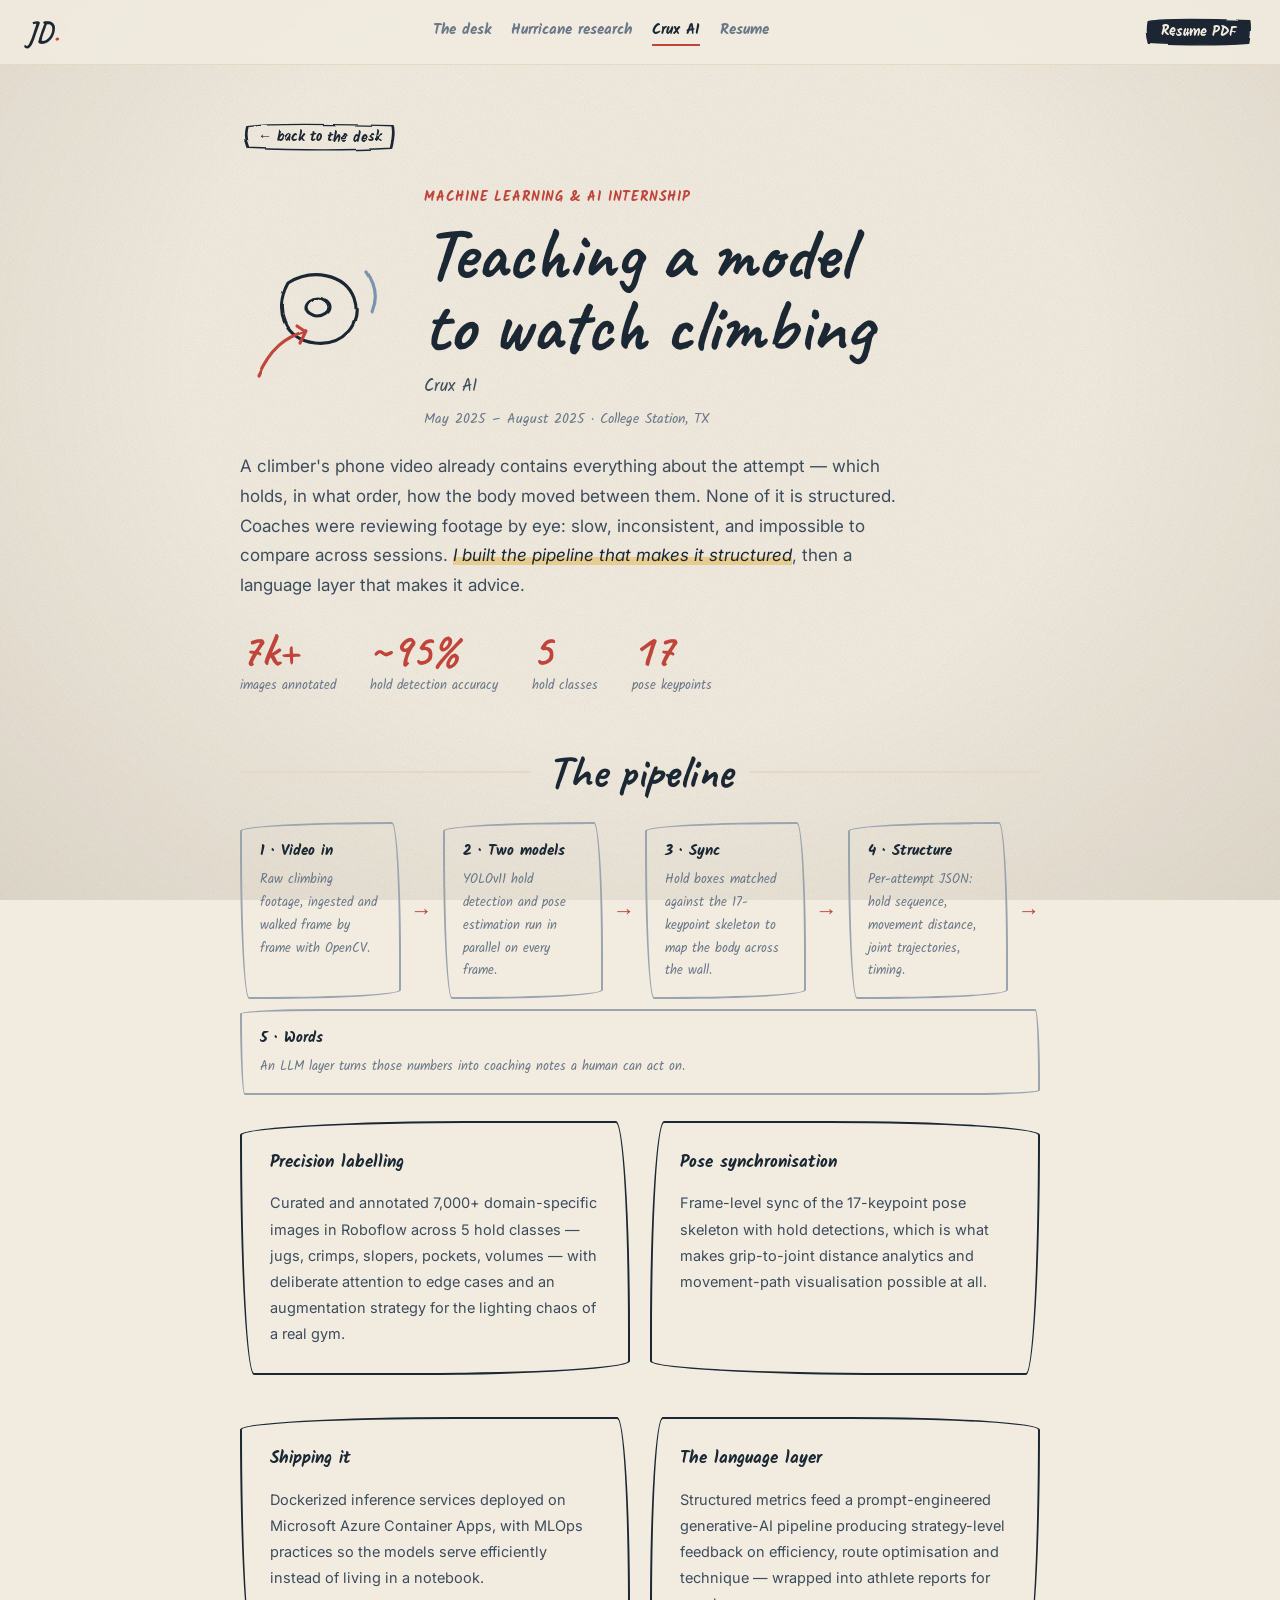
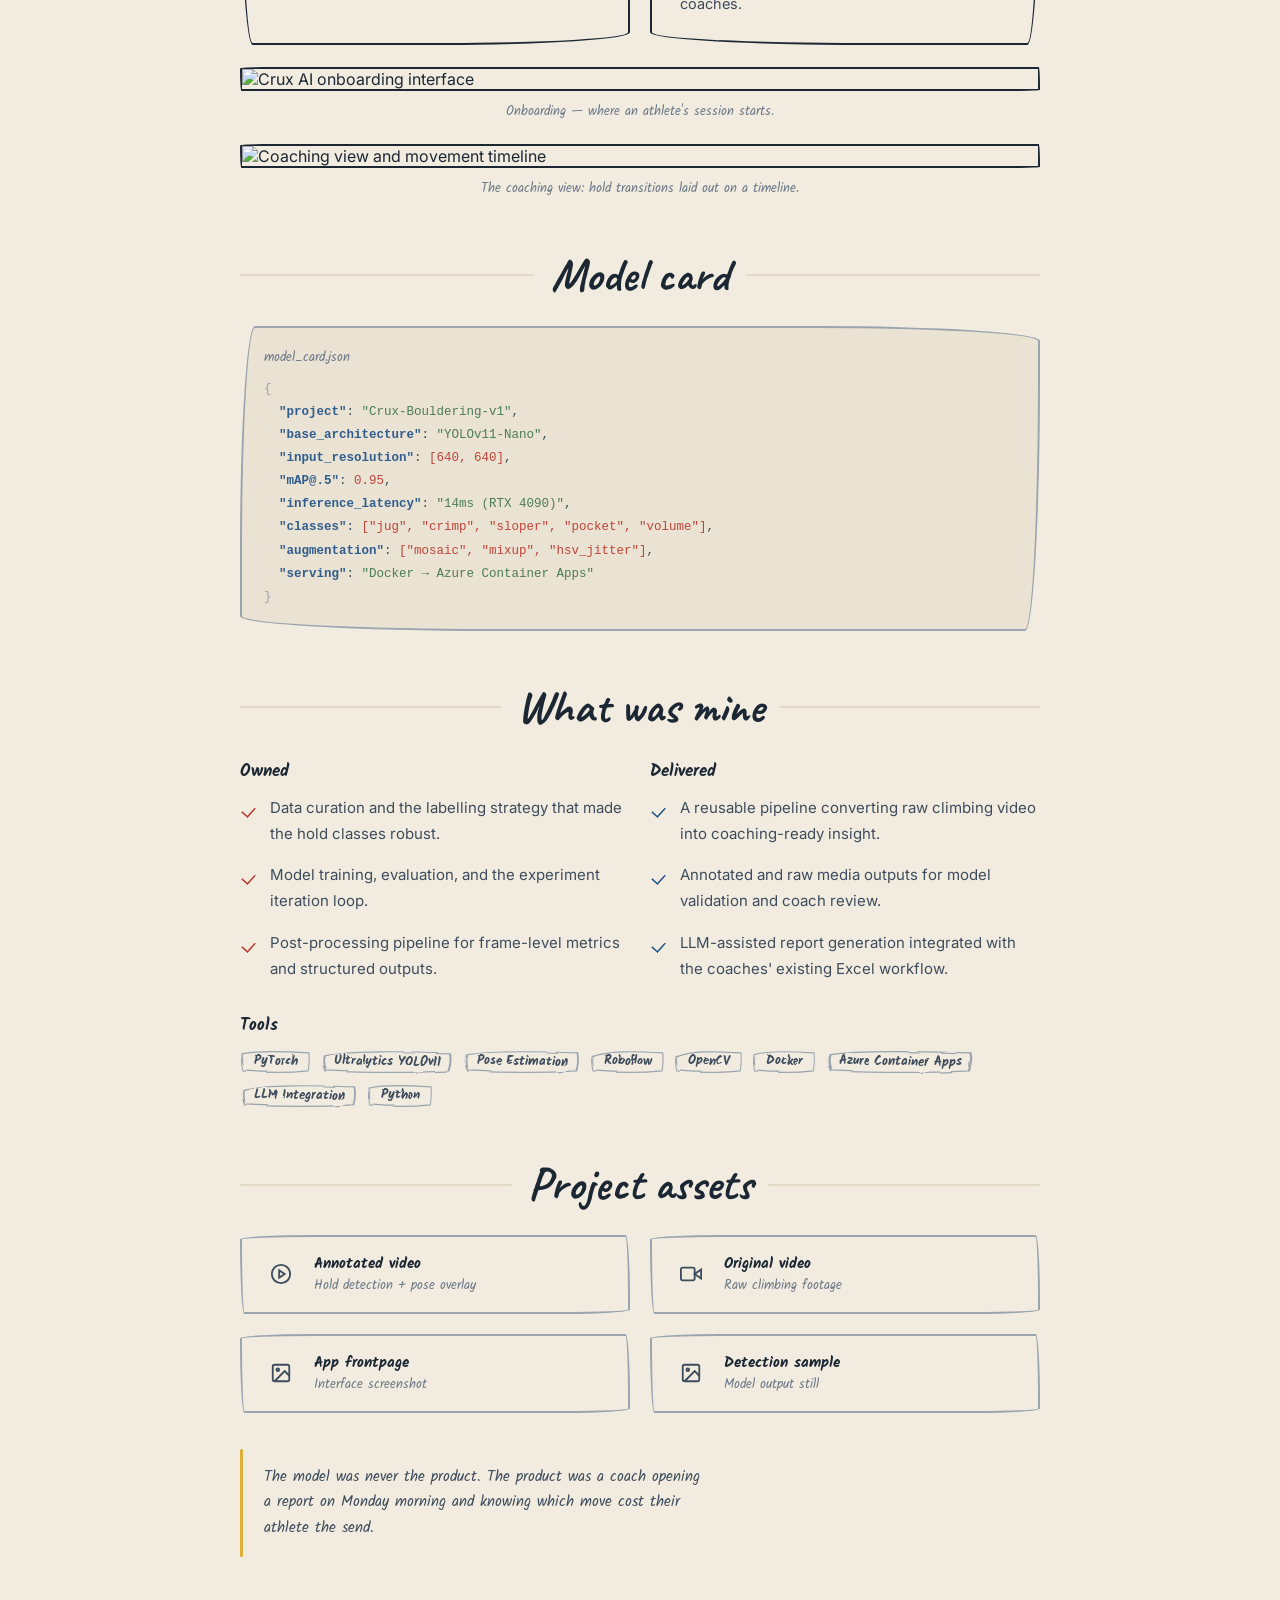
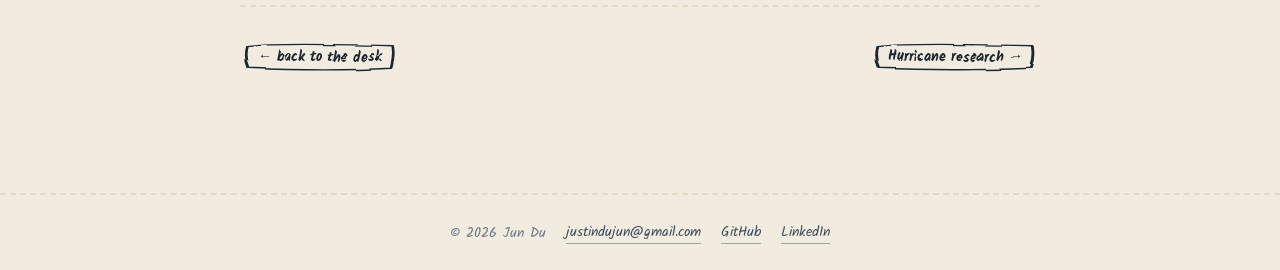
==== experience-crux-detail.html @ 4445fbc2 "Redesign site as a hand-drawn ink-on-paper field notebook Replace the dark developer-portfolio aesth" ====
<!DOCTYPE html>
<html lang="en">
<head>
<meta charset="utf-8"/>
<meta name="viewport" content="width=device-width, initial-scale=1.0"/>
<title>Crux AI — Jun "Justin" Du</title>
<meta name="description" content="Turning raw climbing video into structured movement data with YOLOv11 detection and pose estimation, then into coaching advice with an LLM layer."/>
<link rel="preconnect" href="https://fonts.googleapis.com"/>
<link rel="preconnect" href="https://fonts.gstatic.com" crossorigin/>
<link href="https://fonts.googleapis.com/css2?family=Caveat:wght@500;600;700&family=Kalam:wght@300;400;700&family=Inter:wght@400;500;600&display=swap" rel="stylesheet"/>
<link rel="stylesheet" href="paper.css"/>
<style>
  .hero{display:flex; flex-wrap:wrap; align-items:center; gap:34px; margin-bottom:14px;}
  .hero .art{width:150px; height:150px; flex-shrink:0; overflow:visible;}
  .hero .art *{fill:none; stroke:var(--ink); stroke-width:2.1; stroke-linecap:round; stroke-linejoin:round;}
  .hero .art .hot{stroke:var(--red);} .hero .art .cool{stroke:var(--blue);}
  /* the pipeline strip */
  .flow{display:flex; flex-wrap:wrap; align-items:stretch; gap:10px; margin-bottom:26px;}
  .flow .step{
    flex:1 1 150px; border:2px solid var(--ink-4); border-radius:var(--wobble);
    padding:16px 18px; position:relative;
  }
  .flow .step b{display:block; font-family:var(--note); font-size:14.5px; color:var(--ink); margin-bottom:4px;}
  .flow .step span{font-family:var(--note); font-size:12.5px; color:var(--ink-3); line-height:1.5;}
  .flow .arr{display:flex; align-items:center; color:var(--red); font-size:22px; font-family:var(--hand);}
  @media (max-width:700px){ .flow .arr{transform:rotate(90deg); justify-content:center; width:100%;} }
</style>
</head>
<body>

<div id="rail"></div>
<div id="vignette"></div>
<div id="grain"></div>

<svg width="0" height="0" style="position:absolute" aria-hidden="true"><defs>
  <filter id="boil" x="-25%" y="-25%" width="150%" height="150%">
    <feTurbulence type="fractalNoise" baseFrequency="0.028" numOctaves="2" seed="2" result="n">
      <animate attributeName="seed" values="2;9;16" dur="0.36s" calcMode="discrete" repeatCount="indefinite"/>
    </feTurbulence>
    <feDisplacementMap in="SourceGraphic" in2="n" scale="3.4" xChannelSelector="R" yChannelSelector="G"/>
  </filter>
</defs></svg>

<header id="topbar">
  <a href="index.html" class="mark">JD<span>.</span></a>
  <nav>
    <a class="tlink" href="index.html">The desk</a>
    <a class="tlink" href="experience-hrc-detail.html">Hurricane research</a>
    <a class="tlink on" href="experience-crux-detail.html">Crux AI</a>
    <a class="tlink" href="resume.html">Resume</a>
  </nav>
  <a class="hbtn filled" href="JunDu_s_Resume.pdf" download>Resume PDF</a>
</header>

<main class="sheet">

  <a class="hbtn" href="index.html" style="margin-bottom:34px;">← back to the desk</a>

  <!-- ═══ Hero ═══ -->
  <div class="hero rise">
    <svg class="art boil" viewBox="0 0 100 100" aria-hidden="true">
      <path d="M32 30 C 48 20, 70 24, 76 40 C 82 58, 68 72, 50 70 C 30 68, 22 48, 32 30 Z"/>
      <ellipse cx="52" cy="46" rx="8" ry="6"/>
      <path class="hot" d="M12 92 C 20 74, 30 66, 44 62 M44 62 L38 58 M44 62 L40 70"/>
      <path class="cool" d="M84 22 C 90 30, 92 40, 88 50" opacity=".6"/>
    </svg>
    <div>
      <div class="kicker">Machine learning &amp; AI internship</div>
      <h1 class="title">Teaching a model<br/>to watch climbing</h1>
      <p class="where">Crux AI</p>
      <p class="when">May 2025 – August 2025 · College Station, TX</p>
    </div>
  </div>

  <p class="lede rise">
    A climber's phone video already contains everything about the attempt — which holds, in what order,
    how the body moved between them. None of it is structured. Coaches were reviewing footage by eye:
    slow, inconsistent, and impossible to compare across sessions.
    <em>I built the pipeline that makes it structured</em>, then a language layer that makes it advice.
  </p>

  <div class="nums rise">
    <div class="num"><b>7k+</b><span>images annotated</span></div>
    <div class="num"><b>~95%</b><span>hold detection accuracy</span></div>
    <div class="num"><b>5</b><span>hold classes</span></div>
    <div class="num"><b>17</b><span>pose keypoints</span></div>
  </div>

  <!-- ═══ Pipeline ═══ -->
  <div class="rule rise"><h2 class="head">The pipeline</h2></div>

  <div class="flow rise">
    <div class="step"><b>1 · Video in</b><span>Raw climbing footage, ingested and walked frame by frame with OpenCV.</span></div>
    <div class="arr">→</div>
    <div class="step"><b>2 · Two models</b><span>YOLOv11 hold detection and pose estimation run in parallel on every frame.</span></div>
    <div class="arr">→</div>
    <div class="step"><b>3 · Sync</b><span>Hold boxes matched against the 17-keypoint skeleton to map the body across the wall.</span></div>
    <div class="arr">→</div>
    <div class="step"><b>4 · Structure</b><span>Per-attempt JSON: hold sequence, movement distance, joint trajectories, timing.</span></div>
    <div class="arr">→</div>
    <div class="step"><b>5 · Words</b><span>An LLM layer turns those numbers into coaching notes a human can act on.</span></div>
  </div>

  <div class="grid2">
    <div class="card rise">
      <h3 class="sub">Precision labelling</h3>
      <p style="font-size:14.5px;">
        Curated and annotated 7,000+ domain-specific images in Roboflow across 5 hold classes — jugs,
        crimps, slopers, pockets, volumes — with deliberate attention to edge cases and an augmentation
        strategy for the lighting chaos of a real gym.
      </p>
    </div>
    <div class="card alt rise">
      <h3 class="sub">Pose synchronisation</h3>
      <p style="font-size:14.5px;">
        Frame-level sync of the 17-keypoint pose skeleton with hold detections, which is what makes
        grip-to-joint distance analytics and movement-path visualisation possible at all.
      </p>
    </div>
    <div class="card rise">
      <h3 class="sub">Shipping it</h3>
      <p style="font-size:14.5px;">
        Dockerized inference services deployed on Microsoft Azure Container Apps, with MLOps practices
        so the models serve efficiently instead of living in a notebook.
      </p>
    </div>
    <div class="card alt rise">
      <h3 class="sub">The language layer</h3>
      <p style="font-size:14.5px;">
        Structured metrics feed a prompt-engineered generative-AI pipeline producing strategy-level
        feedback on efficiency, route optimisation and technique — wrapped into athlete reports for coaches.
      </p>
    </div>
  </div>

  <figure class="rise">
    <img src="images/onboarding.png" alt="Crux AI onboarding interface" loading="lazy"/>
    <figcaption>Onboarding — where an athlete's session starts.</figcaption>
  </figure>

  <figure class="rise">
    <img src="images/coachingandtimeline.png" alt="Coaching view and movement timeline" loading="lazy"/>
    <figcaption>The coaching view: hold transitions laid out on a timeline.</figcaption>
  </figure>

  <!-- ═══ Model card ═══ -->
  <div class="rule rise"><h2 class="head">Model card</h2></div>

  <div class="code rise">
    <div class="fname">model_card.json</div>
<pre><span class="c">{</span>
  <span class="k">"project"</span>: <span class="v">"Crux-Bouldering-v1"</span>,
  <span class="k">"base_architecture"</span>: <span class="v">"YOLOv11-Nano"</span>,
  <span class="k">"input_resolution"</span>: <span class="n">[640, 640]</span>,
  <span class="k">"mAP@.5"</span>: <span class="n">0.95</span>,
  <span class="k">"inference_latency"</span>: <span class="v">"14ms (RTX 4090)"</span>,
  <span class="k">"classes"</span>: <span class="n">["jug", "crimp", "sloper", "pocket", "volume"]</span>,
  <span class="k">"augmentation"</span>: <span class="n">["mosaic", "mixup", "hsv_jitter"]</span>,
  <span class="k">"serving"</span>: <span class="v">"Docker → Azure Container Apps"</span>
<span class="c">}</span></pre>
  </div>

  <!-- ═══ Ownership ═══ -->
  <div class="rule rise"><h2 class="head">What was mine</h2></div>

  <div class="grid2">
    <div class="rise">
      <h3 class="sub">Owned</h3>
      <ul class="checks">
        <li>Data curation and the labelling strategy that made the hold classes robust.</li>
        <li>Model training, evaluation, and the experiment iteration loop.</li>
        <li>Post-processing pipeline for frame-level metrics and structured outputs.</li>
      </ul>
    </div>
    <div class="rise">
      <h3 class="sub">Delivered</h3>
      <ul class="checks blue">
        <li>A reusable pipeline converting raw climbing video into coaching-ready insight.</li>
        <li>Annotated and raw media outputs for model validation and coach review.</li>
        <li>LLM-assisted report generation integrated with the coaches' existing Excel workflow.</li>
      </ul>
    </div>
  </div>

  <div class="rise">
    <h3 class="sub">Tools</h3>
    <div class="chips" data-chips="PyTorch,Ultralytics YOLOv11,Pose Estimation,Roboflow,OpenCV,Docker,Azure Container Apps,LLM Integration,Python"></div>
  </div>

  <!-- ═══ Assets ═══ -->
  <div class="rule rise"><h2 class="head">Project assets</h2></div>

  <div class="grid2 rise">
    <a class="asset" href="annotatedVideo.mp4" target="_blank" rel="noopener">
      <span class="ic"><svg width="22" height="22" viewBox="0 0 24 24"><circle cx="12" cy="12" r="10"/><polygon points="10 8 16 12 10 16 10 8"/></svg></span>
      <span><b>Annotated video</b><span>Hold detection + pose overlay</span></span>
    </a>
    <a class="asset" href="originalVideo.mp4" target="_blank" rel="noopener">
      <span class="ic"><svg width="22" height="22" viewBox="0 0 24 24"><polygon points="23 7 16 12 23 17 23 7"/><rect x="1" y="5" width="15" height="14" rx="2" ry="2"/></svg></span>
      <span><b>Original video</b><span>Raw climbing footage</span></span>
    </a>
    <a class="asset" href="images/Frontpage.png" target="_blank" rel="noopener">
      <span class="ic"><svg width="22" height="22" viewBox="0 0 24 24"><rect x="3" y="3" width="18" height="18" rx="2"/><circle cx="8.5" cy="8.5" r="1.5"/><polyline points="21 15 16 10 5 21"/></svg></span>
      <span><b>App frontpage</b><span>Interface screenshot</span></span>
    </a>
    <a class="asset" href="images/image.png" target="_blank" rel="noopener">
      <span class="ic"><svg width="22" height="22" viewBox="0 0 24 24"><rect x="3" y="3" width="18" height="18" rx="2"/><circle cx="8.5" cy="8.5" r="1.5"/><polyline points="21 15 16 10 5 21"/></svg></span>
      <span><b>Detection sample</b><span>Model output still</span></span>
    </a>
  </div>

  <div class="aside rise">
    The model was never the product. The product was a coach opening a report on Monday morning and
    knowing which move cost their athlete the send.
  </div>

  <!-- ═══ Pager ═══ -->
  <div class="pager">
    <a class="hbtn" href="index.html">← back to the desk</a>
    <a class="hbtn" href="experience-hrc-detail.html">Hurricane research →</a>
  </div>

</main>

<footer class="foot">
  <span>© <span id="year"></span> Jun Du</span>
  <a href="mailto:justindujun@gmail.com">justindujun@gmail.com</a>
  <a href="https://github.com/Carkappa" target="_blank" rel="noopener">GitHub</a>
  <a href="https://www.linkedin.com/in/justin-du-79076121b/" target="_blank" rel="noopener">LinkedIn</a>
</footer>

<script src="paper.js"></script>
</body>
</html>
---- paper.css ----
/* ══════════════════════════════════════════════════════════════
   paper.css — the shared ink-on-paper system.
   Every page on this site pulls its palette, type and components
   from here, so nothing can drift out of sync.
   ══════════════════════════════════════════════════════════════ */

:root{
  --paper:#f2ece0; --paper-2:#eae2d2; --paper-3:#e3d9c6;
  --ink:#1b2733; --ink-2:#3d4c5c; --ink-3:#6b7887; --ink-4:#9aa4ae;
  --red:#c0443a; --blue:#2f5d8f; --yellow:#e0ae37; --green:#4b7c58;
  --hand:'Caveat',cursive; --note:'Kalam',cursive; --body:'Inter',sans-serif;
  /* the classic hand-drawn box: uneven radii on both axes */
  --wobble:255px 15px 225px 15px/15px 225px 15px 255px;
  --wobble-2:15px 225px 15px 255px/225px 15px 255px 15px;
}

*,*::before,*::after{box-sizing:border-box;}
html{scroll-behavior:smooth;}
body{
  margin:0; background:var(--paper); color:var(--ink);
  font-family:var(--body); -webkit-font-smoothing:antialiased;
  overflow-x:hidden;
}
::-webkit-scrollbar{width:10px;}
::-webkit-scrollbar-track{background:var(--paper-2);}
::-webkit-scrollbar-thumb{background:var(--ink-4); border-radius:6px; border:3px solid var(--paper-2);}

/* ── Paper texture ── */
#grain{
  position:fixed; inset:0; z-index:3; pointer-events:none;
  mix-blend-mode:multiply; opacity:.5;
  background-image:url("data:image/svg+xml,%3Csvg xmlns='http://www.w3.org/2000/svg' width='300' height='300'%3E%3Cfilter id='f'%3E%3CfeTurbulence type='fractalNoise' baseFrequency='0.9' numOctaves='4' stitchTiles='stitch'/%3E%3C/filter%3E%3Crect width='300' height='300' filter='url(%23f)' opacity='0.35'/%3E%3C/svg%3E");
}
#vignette{
  position:fixed; inset:0; z-index:2; pointer-events:none;
  background:radial-gradient(ellipse at 50% 40%, transparent 50%, rgba(120,105,80,.14) 100%);
}
.boil{filter:url(#boil);}

/* ── Reading rail ── */
#rail{
  position:fixed; top:0; left:0; height:3px; width:0; z-index:600;
  background:var(--red); transition:width .08s linear;
}

/* ══ Top bar ══ */
#topbar{
  position:sticky; top:0; z-index:40;
  display:flex; align-items:center; justify-content:space-between;
  gap:16px; padding:16px 26px;
  background:rgba(242,236,224,.86); backdrop-filter:blur(10px);
  border-bottom:1px solid var(--paper-3);
}
.mark{font-family:var(--hand); font-size:30px; font-weight:700; color:var(--ink); text-decoration:none; line-height:1;}
.mark span{color:var(--red);}
#topbar nav{display:flex; align-items:center; gap:20px; flex-wrap:wrap;}
.tlink{
  font-family:var(--note); font-weight:700; font-size:14.5px;
  color:var(--ink-3); text-decoration:none; padding-bottom:2px;
  border-bottom:2px solid transparent; transition:color .2s, border-color .2s;
}
.tlink:hover{color:var(--ink);}
.tlink.on{color:var(--ink); border-color:var(--red);}

/* ══ Hand-drawn button ══ */
.hbtn{
  position:relative; display:inline-flex; align-items:center; gap:8px;
  font-family:var(--note); font-size:14px; font-weight:700; color:var(--ink);
  background:none; border:0; cursor:pointer; padding:9px 17px; line-height:1;
  text-decoration:none; white-space:nowrap; isolation:isolate;
}
.hbtn svg.box{position:absolute; inset:0; width:100%; height:100%; overflow:visible; pointer-events:none; z-index:-1;}
.hbtn svg.box path{fill:none; stroke:var(--ink); stroke-width:1.7; stroke-linecap:round; stroke-linejoin:round;}
.hbtn:hover{color:var(--red);}
.hbtn:hover svg.box path{stroke:var(--red);}
.hbtn.filled{color:var(--paper);}
.hbtn.filled svg.box path{fill:var(--ink); stroke:var(--ink);}
.hbtn.filled:hover{color:var(--paper);}
.hbtn.filled:hover svg.box path{fill:var(--red); stroke:var(--red);}

/* ══ Page shell ══ */
.sheet{max-width:860px; margin:0 auto; padding:56px 30px 120px; position:relative; z-index:5;}
.sheet.wide{max-width:1040px;}

.kicker{
  font-family:var(--note); font-size:13.5px; font-weight:700;
  letter-spacing:.06em; text-transform:uppercase; color:var(--red); margin-bottom:10px;
}
h1.title{font-family:var(--hand); font-size:clamp(2.8rem,7vw,4.6rem); font-weight:700; line-height:.98; margin:0 0 10px; color:var(--ink);}
h2.head{font-family:var(--hand); font-size:clamp(2rem,4.4vw,2.9rem); font-weight:700; line-height:1.05; margin:0 0 16px; color:var(--ink);}
h3.sub{font-family:var(--note); font-size:17px; font-weight:700; margin:0 0 10px; color:var(--ink);}
.where{font-family:var(--note); font-size:17px; color:var(--ink-2); margin:0 0 4px;}
.when{font-family:var(--note); font-size:14px; color:var(--ink-3); margin:0 0 6px;}
.meta{display:flex; flex-wrap:wrap; gap:6px 20px; font-family:var(--note); font-size:14px; color:var(--ink-3); margin:0 0 34px;}
.meta span{display:inline-flex; align-items:center; gap:7px;}

p, .body{font-size:15.5px; line-height:1.8; color:var(--ink-2);}
.lede{font-size:17px; line-height:1.75; color:var(--ink-2); margin:0 0 26px; max-width:62ch;}
.lede em, .hl{font-style:italic; color:var(--ink); background:linear-gradient(transparent 62%, rgba(224,174,55,.45) 62%);}

/* ══ Checkmark lists ══ */
ul.checks{list-style:none; padding:0; margin:0 0 30px; max-width:66ch;}
ul.checks li{position:relative; padding-left:30px; margin-bottom:15px; font-size:15px; line-height:1.75; color:var(--ink-2);}
ul.checks li::before{
  content:''; position:absolute; left:2px; top:11px; width:13px; height:9px;
  border-left:2.2px solid var(--red); border-bottom:2.2px solid var(--red);
  transform:rotate(-48deg); border-radius:1px;
}
ul.checks li em{font-style:italic; color:var(--ink);}
ul.checks.blue li::before{border-color:var(--blue);}

/* ══ Hand-drawn card ══ */
.card{
  position:relative; background:var(--paper);
  border:2px solid var(--ink); border-radius:var(--wobble);
  padding:26px 28px; margin-bottom:22px;
}
.card.alt{border-radius:var(--wobble-2);}
.card.light{border-color:var(--ink-4);}
.card.accent{border-color:var(--red);}
.card > :last-child{margin-bottom:0;}

.grid2{display:grid; grid-template-columns:repeat(auto-fit,minmax(280px,1fr)); gap:20px;}
.grid3{display:grid; grid-template-columns:repeat(auto-fit,minmax(190px,1fr)); gap:16px;}

/* ══ Big numbers ══ */
.nums{display:flex; flex-wrap:wrap; gap:34px; margin:0 0 30px;}
.num b{display:block; font-family:var(--hand); font-size:46px; font-weight:700; line-height:1; color:var(--red);}
.num span{font-family:var(--note); font-size:12.5px; color:var(--ink-3);}
.stat-box{text-align:center; padding:22px 14px;}
.stat-box b{display:block; font-family:var(--hand); font-size:2.6rem; font-weight:700; line-height:1; color:var(--red); margin-bottom:4px;}
.stat-box span{font-family:var(--note); font-size:12px; color:var(--ink-3);}

/* ══ Chips ══ */
.chips{display:flex; flex-wrap:wrap; gap:9px;}
.chip{
  position:relative; font-family:var(--note); font-weight:700; font-size:13px;
  color:var(--ink-2); padding:6px 13px; line-height:1; white-space:nowrap; isolation:isolate;
}
.chip svg{position:absolute; inset:0; width:100%; height:100%; overflow:visible; z-index:-1;}
.chip svg path{fill:none; stroke:var(--ink-4); stroke-width:1.5; stroke-linecap:round;}

/* ══ Margin note ══ */
.aside{
  position:relative; margin:32px 0; padding:20px 24px; max-width:62ch;
  font-family:var(--note); font-size:15px; line-height:1.7; color:var(--ink-2);
}
.aside::before{content:''; position:absolute; left:0; top:4px; bottom:4px; width:3px; background:var(--yellow); border-radius:2px;}

/* ══ Taped-in code ══ */
.code{
  position:relative; background:var(--paper-2); border:2px solid var(--ink-4);
  border-radius:var(--wobble-2); padding:20px 22px; overflow-x:auto; margin-bottom:22px;
}
.code .fname{font-family:var(--note); font-size:12.5px; color:var(--ink-3); margin-bottom:10px;}
.code pre{margin:0; font-family:ui-monospace,SFMono-Regular,Menlo,monospace; font-size:12.5px; line-height:1.85; color:var(--ink-2);}
.k{color:var(--blue); font-weight:600;} .v{color:var(--green);} .n{color:var(--red);} .c{color:var(--ink-4);}

/* ══ Links & assets ══ */
.morelink{font-family:var(--note); font-weight:700; font-size:15px; color:var(--blue); text-decoration:none; border-bottom:2px solid var(--blue); padding-bottom:1px;}
.morelink:hover{color:var(--red); border-color:var(--red);}
.asset{
  display:flex; align-items:center; gap:14px; text-decoration:none;
  border:2px solid var(--ink-4); border-radius:var(--wobble); padding:16px 20px;
  transition:border-color .2s, transform .2s;
}
.asset:hover{border-color:var(--red); transform:translateY(-2px);}
.asset b{display:block; font-family:var(--note); font-size:14.5px; color:var(--ink);}
.asset span{font-family:var(--note); font-size:12.5px; color:var(--ink-3);}
.asset .ic{flex-shrink:0; width:38px; height:38px; display:flex; align-items:center; justify-content:center;}
.asset .ic svg{stroke:var(--ink-2); fill:none; stroke-width:2;}

figure{margin:0 0 22px;}
figure img{display:block; width:100%; height:auto; border:2px solid var(--ink); border-radius:var(--wobble);}
figcaption{font-family:var(--note); font-size:13px; color:var(--ink-3); margin-top:10px; text-align:center;}

/* ══ Section rule ══ */
.rule{display:flex; align-items:center; gap:16px; margin:52px 0 26px;}
.rule::before,.rule::after{content:''; flex:1; height:2px; background:var(--paper-3); border-radius:2px;}
.rule h2{margin:0; white-space:nowrap;}

/* ══ Prev / next ══ */
.pager{display:flex; flex-wrap:wrap; justify-content:space-between; gap:14px; padding-top:34px; margin-top:44px; border-top:2px dashed var(--paper-3);}

/* ══ Footer ══ */
footer.foot{
  position:relative; z-index:5; border-top:2px dashed var(--paper-3);
  padding:26px; display:flex; flex-wrap:wrap; align-items:center; justify-content:center;
  gap:20px; font-family:var(--note); font-size:14px; color:var(--ink-3);
}
footer.foot a{color:var(--ink-2); text-decoration:none; border-bottom:1.6px solid var(--ink-4);}
footer.foot a:hover{color:var(--red); border-color:var(--red);}

/* ══ Entrance ══ */
.rise{opacity:0; transform:translateY(18px); transition:opacity .6s ease, transform .6s ease;}
.rise.in{opacity:1; transform:none;}

@media (max-width:700px){
  #topbar{padding:12px 16px; gap:10px;}
  #topbar nav{gap:12px;}
  .tlink{font-size:13px;}
  .mark{font-size:24px;}
  .sheet{padding:36px 20px 90px;}
  .nums{gap:22px;}
  .num b{font-size:38px;}
}

@media (prefers-reduced-motion:reduce){
  *{animation-duration:.01ms !important; animation-iteration-count:1 !important; transition-duration:.01ms !important;}
  .rise{opacity:1; transform:none;}
  .boil{filter:none;}
}

/* ══ Print: drop the furniture, keep the words ══ */
@media print{
  @page{margin:14mm 12mm;}
  #topbar,#grain,#vignette,#rail,footer.foot,.pager,.no-print{display:none !important;}
  body{background:#fff;}
  .sheet{max-width:100%; padding:0;}
  .card,.code,.asset,figure img{break-inside:avoid; page-break-inside:avoid;}
}
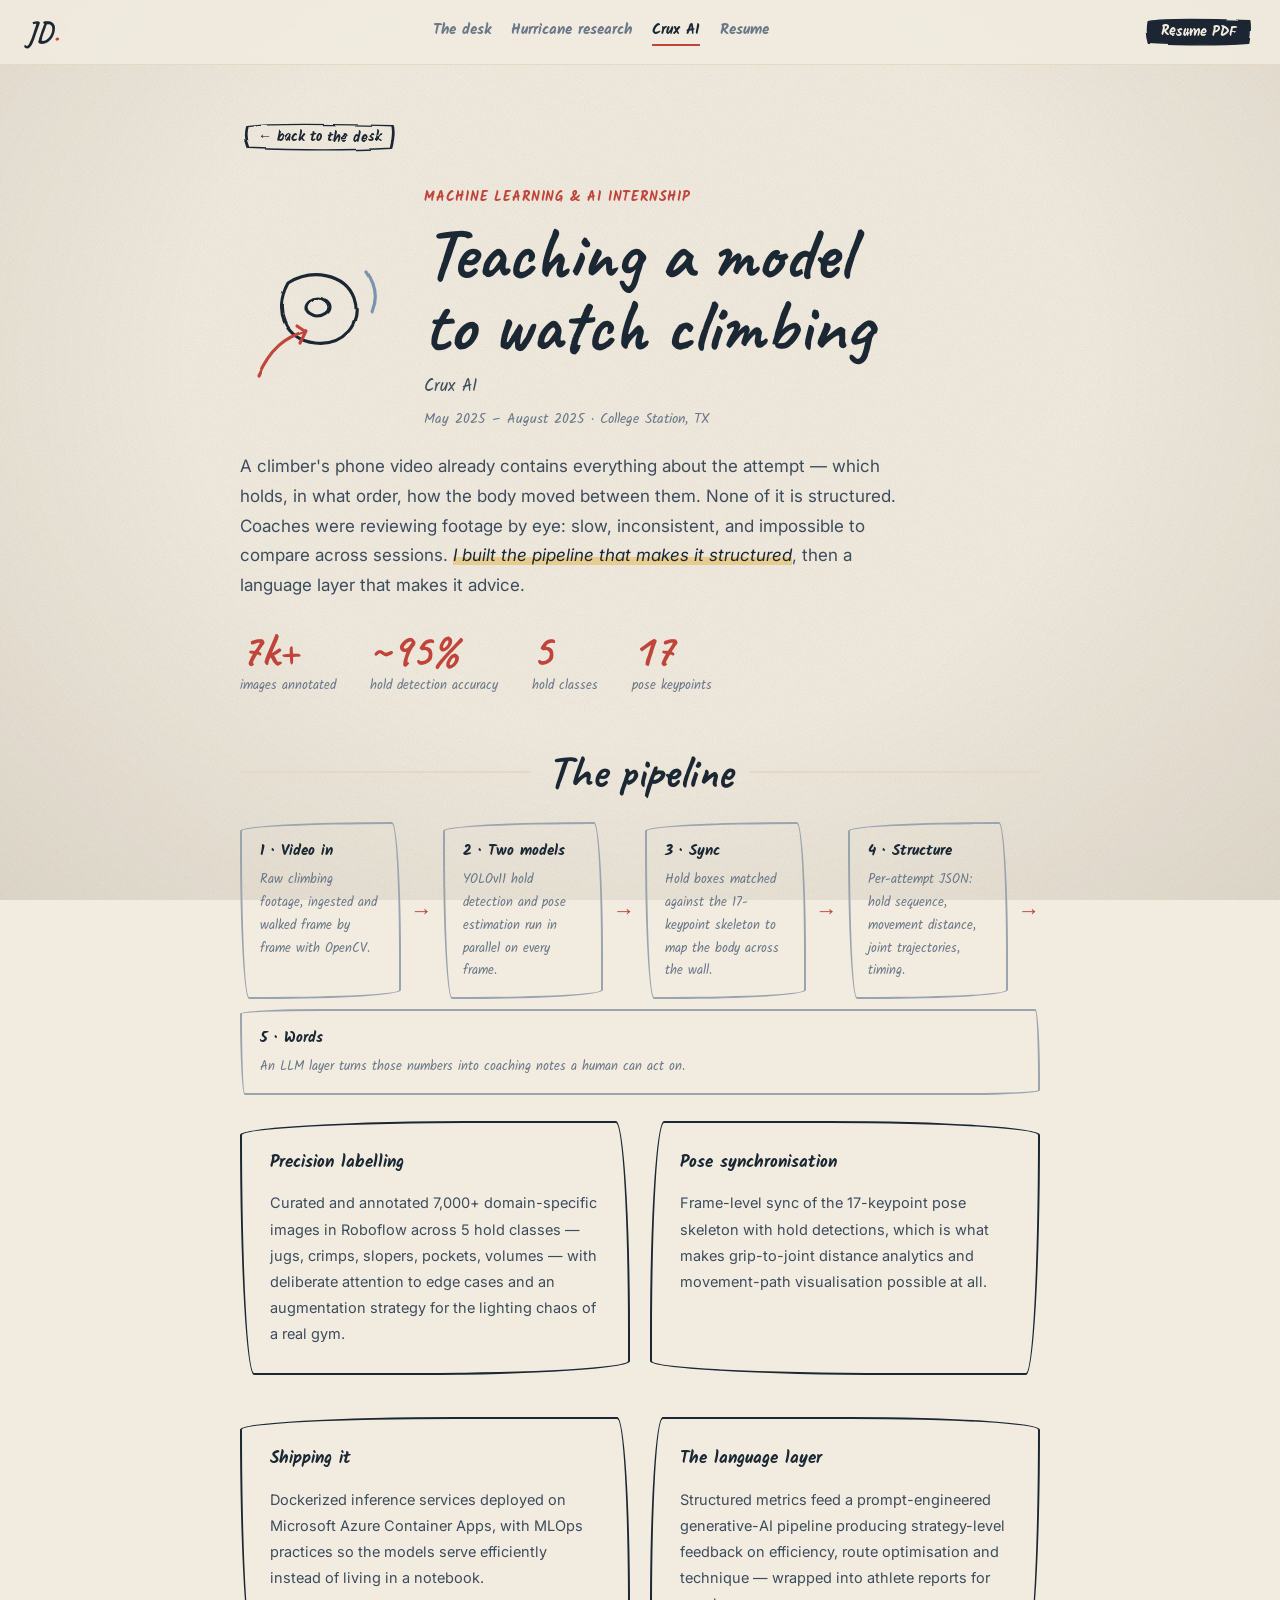
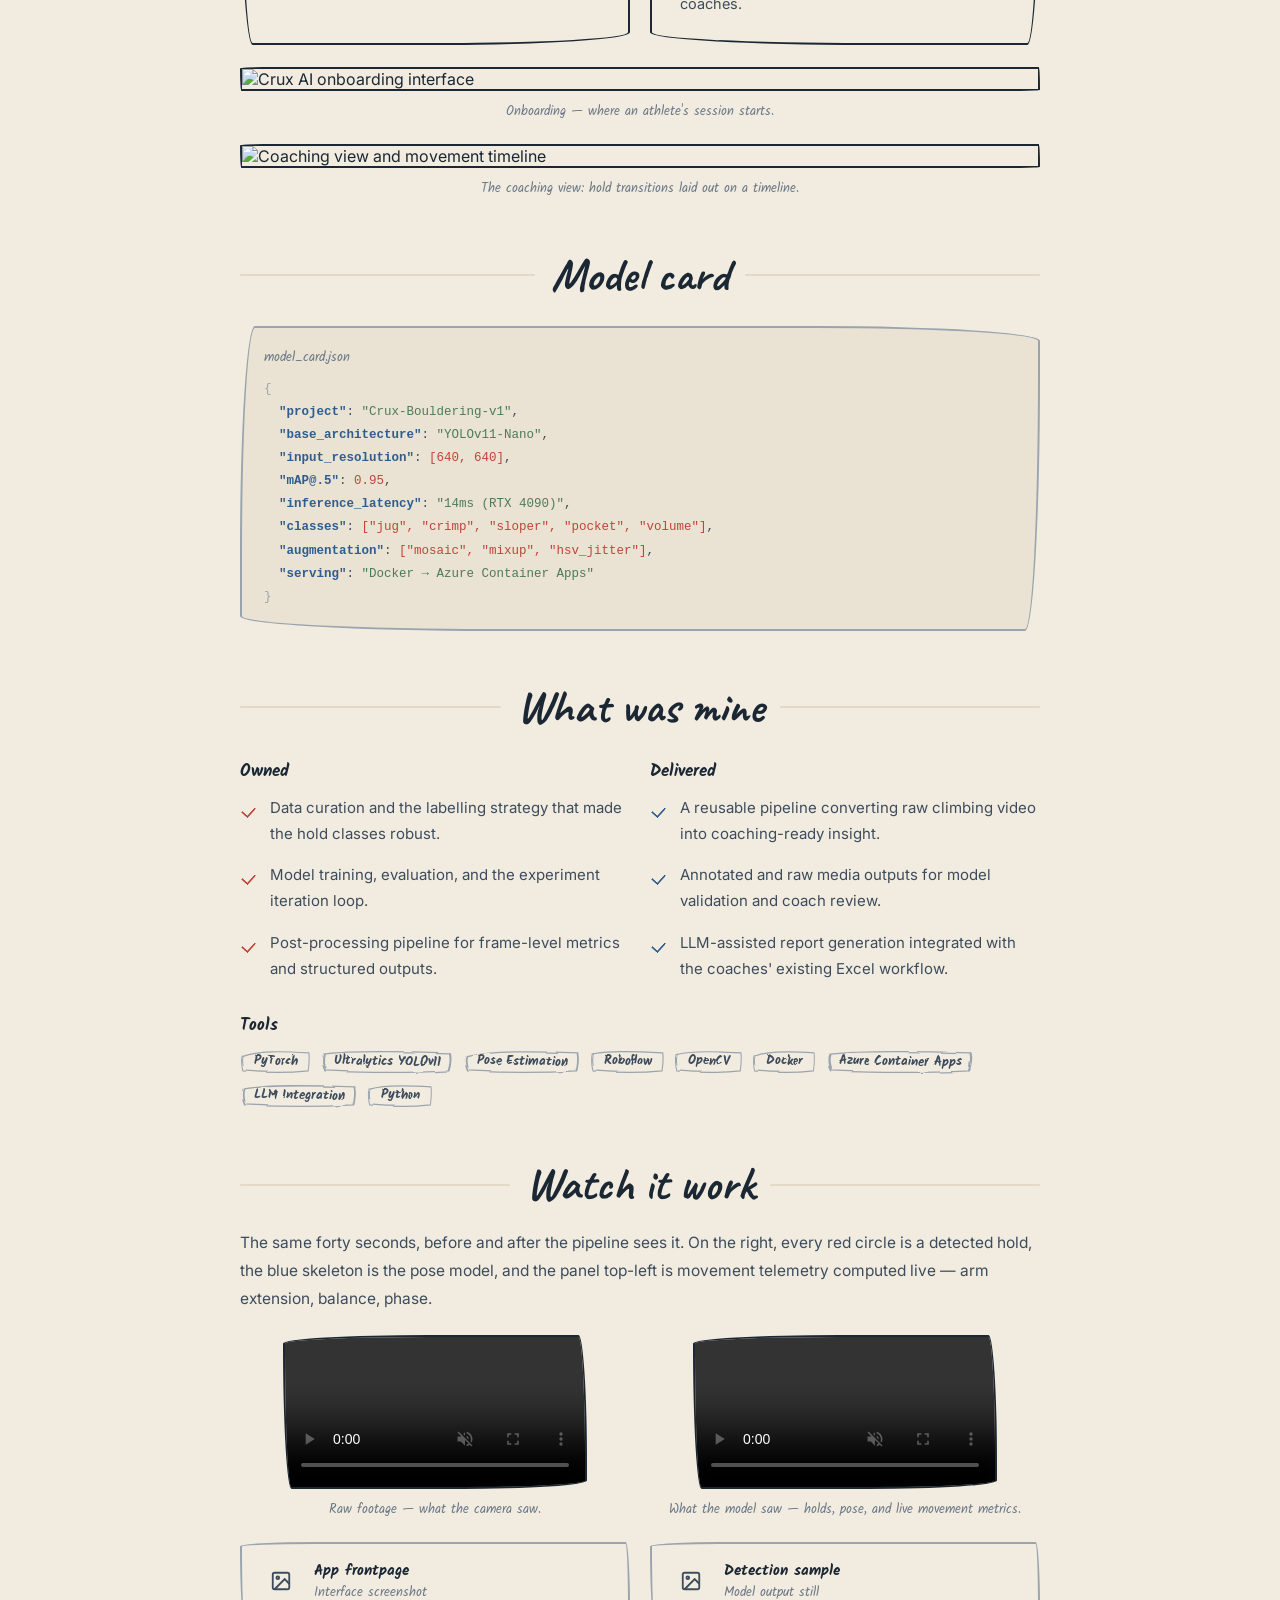
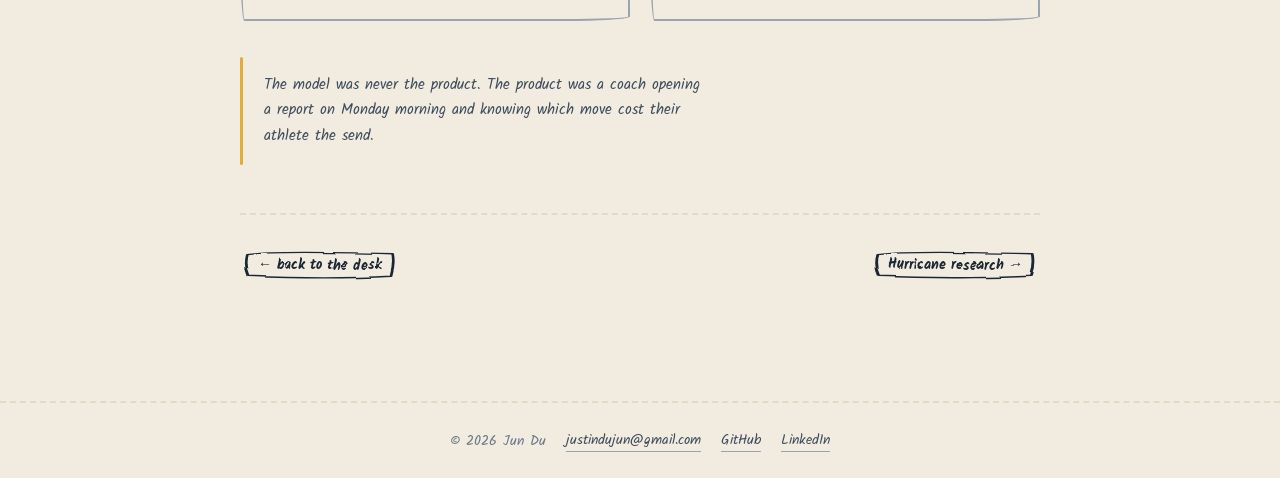
==== commit 2b4e48b0: "Serve the Crux videos from the repo and embed them inline GitHub Pages does not resolve Git LFS, so " ====
--- a/experience-crux-detail.html
+++ b/experience-crux-detail.html
@@ -9,6 +9,7 @@
 <link rel="preconnect" href="https://fonts.gstatic.com" crossorigin/>
 <link href="https://fonts.googleapis.com/css2?family=Caveat:wght@500;600;700&family=Kalam:wght@300;400;700&family=Inter:wght@400;500;600&display=swap" rel="stylesheet"/>
 <link rel="stylesheet" href="paper.css"/>
+<script>document.documentElement.classList.add('js');</script>
 <style>
   .hero{display:flex; flex-wrap:wrap; align-items:center; gap:34px; margin-bottom:14px;}
   .hero .art{width:150px; height:150px; flex-shrink:0; overflow:visible;}
@@ -24,6 +25,8 @@
   .flow .step span{font-family:var(--note); font-size:12.5px; color:var(--ink-3); line-height:1.5;}
   .flow .arr{display:flex; align-items:center; color:var(--red); font-size:22px; font-family:var(--hand);}
   @media (max-width:700px){ .flow .arr{transform:rotate(90deg); justify-content:center; width:100%;} }
+  /* the clips are portrait — cap the height so a pair doesn't run off the screen */
+  figure video.paper{max-height:62vh; width:auto; max-width:100%; margin:0 auto;}
 </style>
 </head>
 <body>
@@ -187,18 +190,33 @@
     <div class="chips" data-chips="PyTorch,Ultralytics YOLOv11,Pose Estimation,Roboflow,OpenCV,Docker,Azure Container Apps,LLM Integration,Python"></div>
   </div>
 
-  <!-- ═══ Assets ═══ -->
-  <div class="rule rise"><h2 class="head">Project assets</h2></div>
+  <!-- ═══ Watch it work ═══ -->
+  <div class="rule rise"><h2 class="head">Watch it work</h2></div>
+
+  <p class="rise" style="margin:-6px 0 22px;">
+    The same forty seconds, before and after the pipeline sees it. On the right, every red circle is a
+    detected hold, the blue skeleton is the pose model, and the panel top-left is movement telemetry
+    computed live — arm extension, balance, phase.
+  </p>
 
   <div class="grid2 rise">
-    <a class="asset" href="annotatedVideo.mp4" target="_blank" rel="noopener">
-      <span class="ic"><svg width="22" height="22" viewBox="0 0 24 24"><circle cx="12" cy="12" r="10"/><polygon points="10 8 16 12 10 16 10 8"/></svg></span>
-      <span><b>Annotated video</b><span>Hold detection + pose overlay</span></span>
-    </a>
-    <a class="asset" href="originalVideo.mp4" target="_blank" rel="noopener">
-      <span class="ic"><svg width="22" height="22" viewBox="0 0 24 24"><polygon points="23 7 16 12 23 17 23 7"/><rect x="1" y="5" width="15" height="14" rx="2" ry="2"/></svg></span>
-      <span><b>Original video</b><span>Raw climbing footage</span></span>
-    </a>
+    <figure>
+      <video class="paper" controls preload="metadata" playsinline muted>
+        <source src="originalVideo.mp4" type="video/mp4"/>
+        <a href="originalVideo.mp4">Download the raw footage</a>
+      </video>
+      <figcaption>Raw footage — what the camera saw.</figcaption>
+    </figure>
+    <figure>
+      <video class="paper" controls preload="metadata" playsinline muted>
+        <source src="annotatedVideo.mp4" type="video/mp4"/>
+        <a href="annotatedVideo.mp4">Download the annotated footage</a>
+      </video>
+      <figcaption>What the model saw — holds, pose, and live movement metrics.</figcaption>
+    </figure>
+  </div>
+
+  <div class="grid2 rise">
     <a class="asset" href="images/Frontpage.png" target="_blank" rel="noopener">
       <span class="ic"><svg width="22" height="22" viewBox="0 0 24 24"><rect x="3" y="3" width="18" height="18" rx="2"/><circle cx="8.5" cy="8.5" r="1.5"/><polyline points="21 15 16 10 5 21"/></svg></span>
       <span><b>App frontpage</b><span>Interface screenshot</span></span>
--- a/paper.css
+++ b/paper.css
@@ -170,6 +170,10 @@
 .asset .ic{flex-shrink:0; width:38px; height:38px; display:flex; align-items:center; justify-content:center;}
 .asset .ic svg{stroke:var(--ink-2); fill:none; stroke-width:2;}
 
+video.paper{
+  display:block; width:100%; height:auto; background:var(--paper-2);
+  border:2px solid var(--ink); border-radius:var(--wobble);
+}
 figure{margin:0 0 22px;}
 figure img{display:block; width:100%; height:auto; border:2px solid var(--ink); border-radius:var(--wobble);}
 figcaption{font-family:var(--note); font-size:13px; color:var(--ink-3); margin-top:10px; text-align:center;}
@@ -191,9 +195,11 @@
 footer.foot a{color:var(--ink-2); text-decoration:none; border-bottom:1.6px solid var(--ink-4);}
 footer.foot a:hover{color:var(--red); border-color:var(--red);}
 
-/* ══ Entrance ══ */
-.rise{opacity:0; transform:translateY(18px); transition:opacity .6s ease, transform .6s ease;}
-.rise.in{opacity:1; transform:none;}
+/* ══ Entrance ══
+   Only hidden when JS is actually running — otherwise a failed script
+   would leave the whole page blank. */
+html.js .rise{opacity:0; transform:translateY(18px); transition:opacity .6s ease, transform .6s ease;}
+html.js .rise.in{opacity:1; transform:none;}
 
 @media (max-width:700px){
   #topbar{padding:12px 16px; gap:10px;}
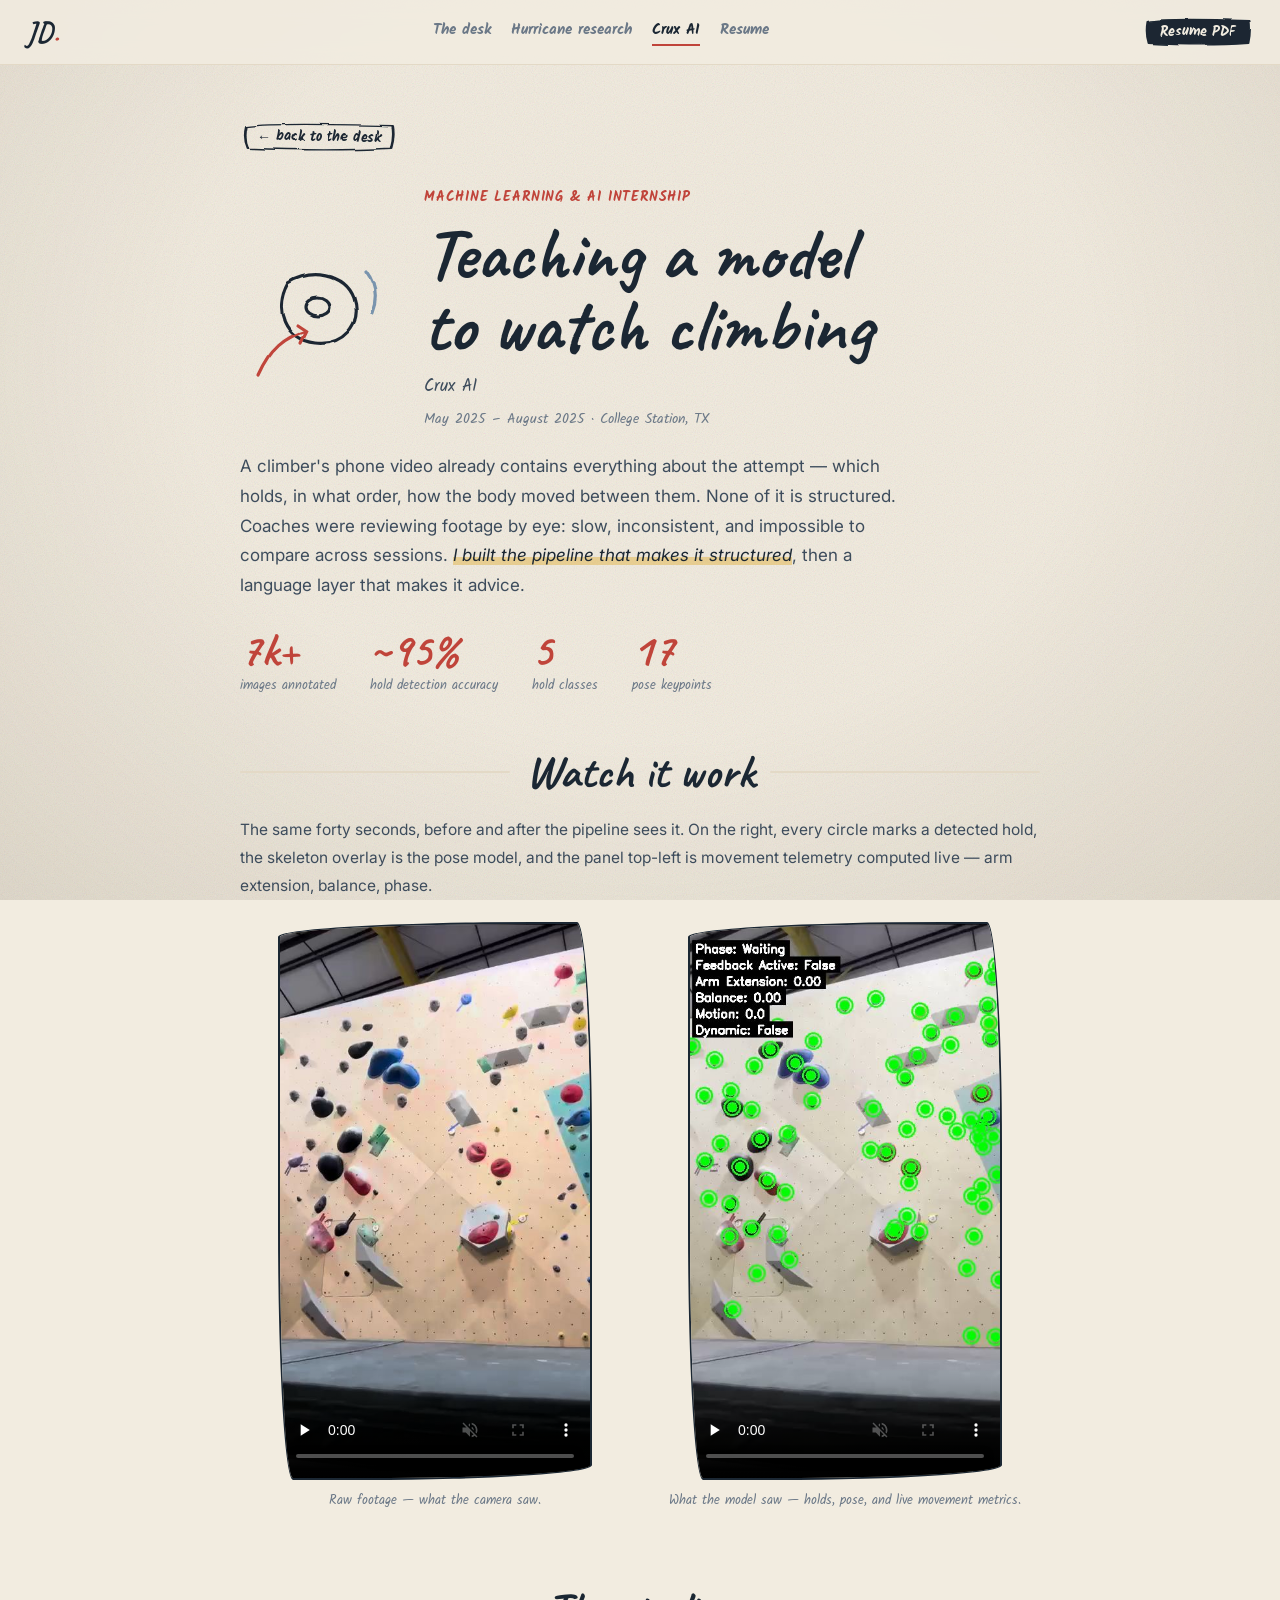
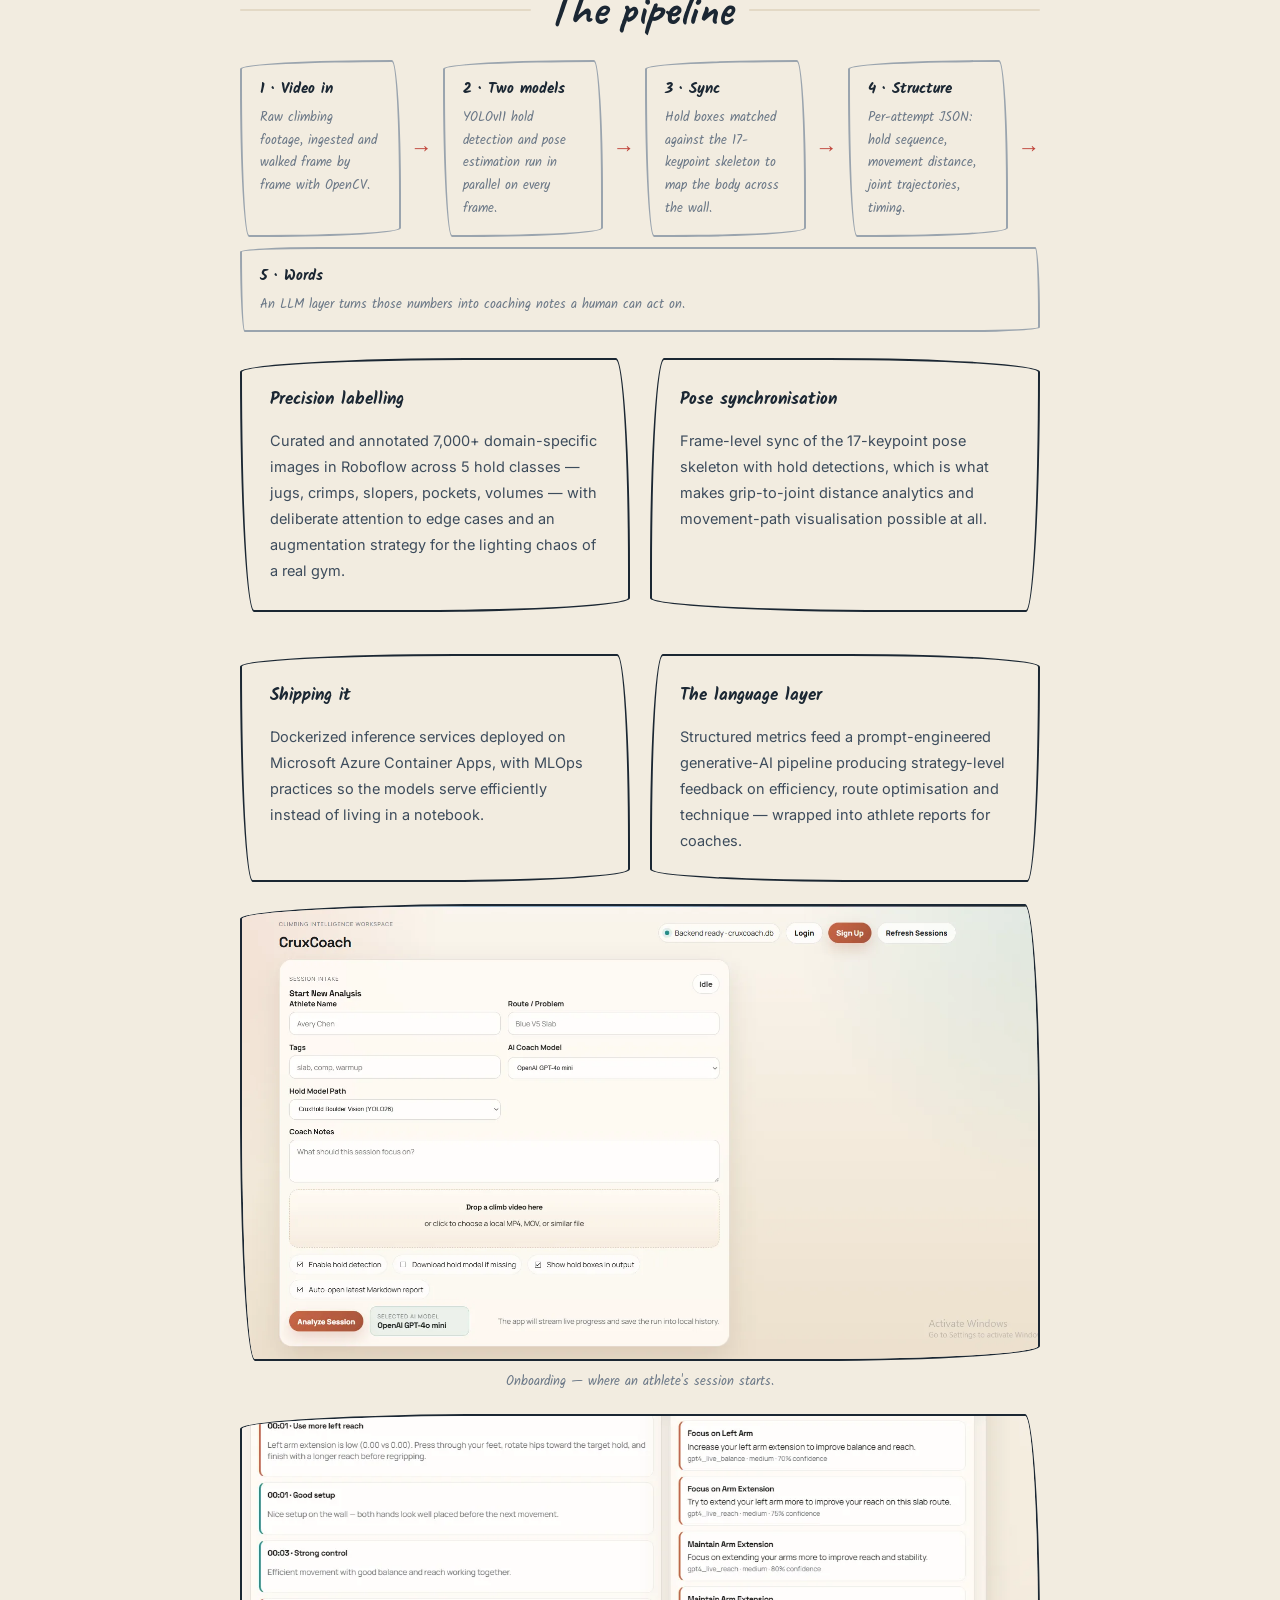
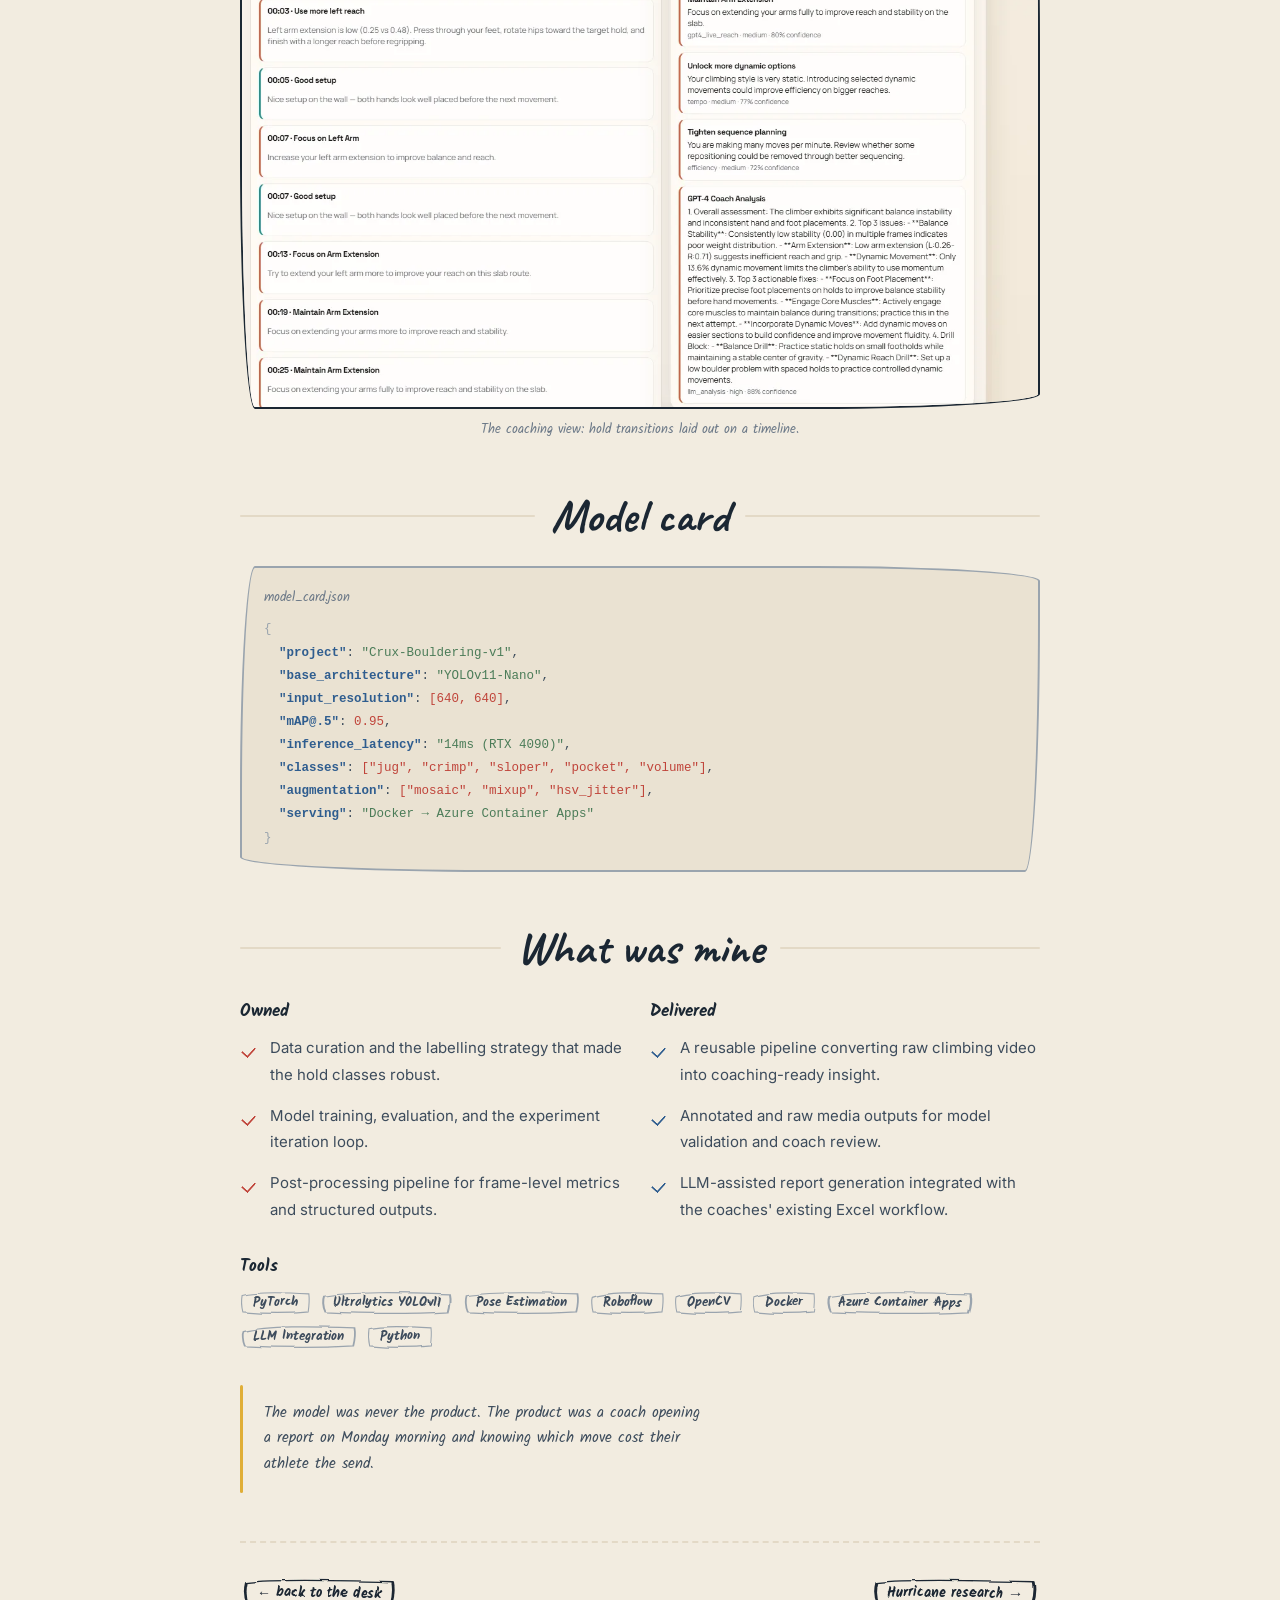
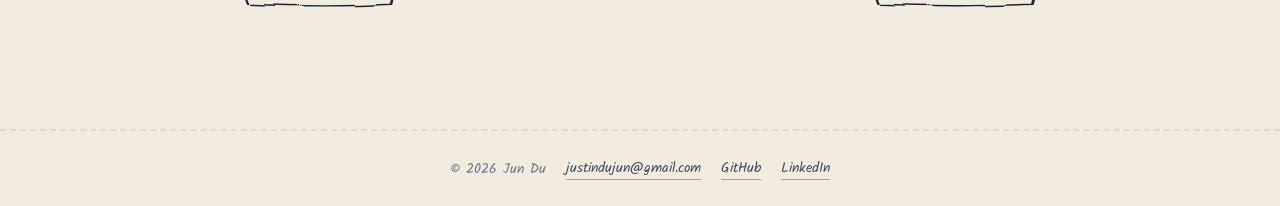
==== commit 284ae4a0: "Fix layout bugs, add deep links and share cards, update status to current Home page - Fix doodle/lab" ====
--- a/experience-crux-detail.html
+++ b/experience-crux-detail.html
@@ -5,6 +5,16 @@
 <meta name="viewport" content="width=device-width, initial-scale=1.0"/>
 <title>Crux AI — Jun "Justin" Du</title>
 <meta name="description" content="Turning raw climbing video into structured movement data with YOLOv11 detection and pose estimation, then into coaching advice with an LLM layer."/>
+<meta name="theme-color" content="#f2ece0"/>
+<link rel="icon" href="favicon.svg" type="image/svg+xml"/>
+<link rel="canonical" href="https://carkappa.github.io/justin_du_resume/experience-crux-detail.html"/>
+<meta property="og:type" content="article"/>
+<meta property="og:site_name" content="Jun “Justin” Du"/>
+<meta property="og:title" content="Crux AI — teaching a model to watch climbing"/>
+<meta property="og:description" content="Turning raw climbing video into structured movement data with YOLO detection and pose estimation, then into coaching advice with an LLM layer."/>
+<meta property="og:url" content="https://carkappa.github.io/justin_du_resume/experience-crux-detail.html"/>
+<meta property="og:image" content="https://carkappa.github.io/justin_du_resume/images/og-card.jpg"/>
+<meta name="twitter:card" content="summary_large_image"/>
 <link rel="preconnect" href="https://fonts.googleapis.com"/>
 <link rel="preconnect" href="https://fonts.gstatic.com" crossorigin/>
 <link href="https://fonts.googleapis.com/css2?family=Caveat:wght@500;600;700&family=Kalam:wght@300;400;700&family=Inter:wght@400;500;600&display=swap" rel="stylesheet"/>
@@ -26,7 +36,7 @@
   .flow .arr{display:flex; align-items:center; color:var(--red); font-size:22px; font-family:var(--hand);}
   @media (max-width:700px){ .flow .arr{transform:rotate(90deg); justify-content:center; width:100%;} }
   /* the clips are portrait — cap the height so a pair doesn't run off the screen */
-  figure video.paper{max-height:62vh; width:auto; max-width:100%; margin:0 auto;}
+  figure video.paper{max-height:62vh; width:auto; height:auto; max-width:100%; margin:0 auto; aspect-ratio:480/854; object-fit:cover;}
 </style>
 </head>
 <body>
@@ -52,7 +62,7 @@
     <a class="tlink on" href="experience-crux-detail.html">Crux AI</a>
     <a class="tlink" href="resume.html">Resume</a>
   </nav>
-  <a class="hbtn filled" href="JunDu_s_Resume.pdf" download>Resume PDF</a>
+  <a class="hbtn filled" href="JunDu_s_Resume.pdf" download="Jun_Du_Resume.pdf">Resume PDF</a>
 </header>
 
 <main class="sheet">
@@ -89,6 +99,34 @@
     <div class="num"><b>17</b><span>pose keypoints</span></div>
   </div>
 
+  <!-- ═══ Watch it work ═══ -->
+  <div class="rule rise"><h2 class="head">Watch it work</h2></div>
+
+  <p class="rise" style="margin:-6px 0 22px;">
+    The same forty seconds, before and after the pipeline sees it. On the right, every circle marks a
+    detected hold, the skeleton overlay is the pose model, and the panel top-left is movement telemetry
+    computed live — arm extension, balance, phase.
+  </p>
+
+  <div class="grid2 rise">
+    <figure>
+      <video class="paper" controls preload="none" playsinline muted width="480" height="854"
+             poster="images/crux-raw-poster.jpg" aria-label="Raw climbing footage">
+        <source src="originalVideo.mp4" type="video/mp4"/>
+        <a href="originalVideo.mp4">Download the raw footage</a>
+      </video>
+      <figcaption>Raw footage — what the camera saw.</figcaption>
+    </figure>
+    <figure>
+      <video class="paper" controls preload="none" playsinline muted width="480" height="854"
+             poster="images/crux-annotated-poster.jpg" aria-label="The same footage annotated with detected holds, pose and movement metrics">
+        <source src="annotatedVideo.mp4" type="video/mp4"/>
+        <a href="annotatedVideo.mp4">Download the annotated footage</a>
+      </video>
+      <figcaption>What the model saw — holds, pose, and live movement metrics.</figcaption>
+    </figure>
+  </div>
+
   <!-- ═══ Pipeline ═══ -->
   <div class="rule rise"><h2 class="head">The pipeline</h2></div>
 
@@ -137,12 +175,12 @@
   </div>
 
   <figure class="rise">
-    <img src="images/onboarding.png" alt="Crux AI onboarding interface" loading="lazy"/>
+    <img src="images/onboarding.webp" alt="Crux AI onboarding interface" width="1587" height="903" loading="lazy" decoding="async"/>
     <figcaption>Onboarding — where an athlete's session starts.</figcaption>
   </figure>
 
   <figure class="rise">
-    <img src="images/coachingandtimeline.png" alt="Coaching view and movement timeline" loading="lazy"/>
+    <img src="images/coachingandtimeline.webp" alt="Coaching view and movement timeline" width="1278" height="948" loading="lazy" decoding="async"/>
     <figcaption>The coaching view: hold transitions laid out on a timeline.</figcaption>
   </figure>
 
@@ -190,43 +228,6 @@
     <div class="chips" data-chips="PyTorch,Ultralytics YOLOv11,Pose Estimation,Roboflow,OpenCV,Docker,Azure Container Apps,LLM Integration,Python"></div>
   </div>
 
-  <!-- ═══ Watch it work ═══ -->
-  <div class="rule rise"><h2 class="head">Watch it work</h2></div>
-
-  <p class="rise" style="margin:-6px 0 22px;">
-    The same forty seconds, before and after the pipeline sees it. On the right, every red circle is a
-    detected hold, the blue skeleton is the pose model, and the panel top-left is movement telemetry
-    computed live — arm extension, balance, phase.
-  </p>
-
-  <div class="grid2 rise">
-    <figure>
-      <video class="paper" controls preload="metadata" playsinline muted>
-        <source src="originalVideo.mp4" type="video/mp4"/>
-        <a href="originalVideo.mp4">Download the raw footage</a>
-      </video>
-      <figcaption>Raw footage — what the camera saw.</figcaption>
-    </figure>
-    <figure>
-      <video class="paper" controls preload="metadata" playsinline muted>
-        <source src="annotatedVideo.mp4" type="video/mp4"/>
-        <a href="annotatedVideo.mp4">Download the annotated footage</a>
-      </video>
-      <figcaption>What the model saw — holds, pose, and live movement metrics.</figcaption>
-    </figure>
-  </div>
-
-  <div class="grid2 rise">
-    <a class="asset" href="images/Frontpage.png" target="_blank" rel="noopener">
-      <span class="ic"><svg width="22" height="22" viewBox="0 0 24 24"><rect x="3" y="3" width="18" height="18" rx="2"/><circle cx="8.5" cy="8.5" r="1.5"/><polyline points="21 15 16 10 5 21"/></svg></span>
-      <span><b>App frontpage</b><span>Interface screenshot</span></span>
-    </a>
-    <a class="asset" href="images/image.png" target="_blank" rel="noopener">
-      <span class="ic"><svg width="22" height="22" viewBox="0 0 24 24"><rect x="3" y="3" width="18" height="18" rx="2"/><circle cx="8.5" cy="8.5" r="1.5"/><polyline points="21 15 16 10 5 21"/></svg></span>
-      <span><b>Detection sample</b><span>Model output still</span></span>
-    </a>
-  </div>
-
   <div class="aside rise">
     The model was never the product. The product was a coach opening a report on Monday morning and
     knowing which move cost their athlete the send.
--- a/paper.css
+++ b/paper.css
@@ -8,7 +8,8 @@
   --paper:#f2ece0; --paper-2:#eae2d2; --paper-3:#e3d9c6;
   --ink:#1b2733; --ink-2:#3d4c5c; --ink-3:#6b7887; --ink-4:#9aa4ae;
   --red:#c0443a; --blue:#2f5d8f; --yellow:#e0ae37; --green:#4b7c58;
-  --hand:'Caveat',cursive; --note:'Kalam',cursive; --body:'Inter',sans-serif;
+  --hand:'Caveat','Bradley Hand','Segoe Print',cursive; --note:'Kalam','Bradley Hand','Segoe Print',cursive;
+  --body:'Inter',system-ui,-apple-system,'Segoe UI',sans-serif;
   /* the classic hand-drawn box: uneven radii on both axes */
   --wobble:255px 15px 225px 15px/15px 225px 15px 255px;
   --wobble-2:15px 225px 15px 255px/225px 15px 255px 15px;
@@ -202,10 +203,16 @@
 html.js .rise.in{opacity:1; transform:none;}
 
 @media (max-width:700px){
-  #topbar{padding:12px 16px; gap:10px;}
-  #topbar nav{gap:12px;}
-  .tlink{font-size:13px;}
+  #topbar{padding:12px 16px; gap:14px; justify-content:flex-start;}
+  /* one line that scrolls sideways, instead of wrapping into a two-storey bar */
+  #topbar nav{gap:14px; flex-wrap:nowrap; overflow-x:auto; scrollbar-width:none; min-width:0;}
+  #topbar nav::-webkit-scrollbar{display:none;}
+  #topbar > .hbtn{display:none;}          /* "Resume" in the nav already gets you there */
+  .tlink{font-size:13px; white-space:nowrap;}
   .mark{font-size:24px;}
+  .grid3{grid-template-columns:repeat(2,1fr); gap:12px;}
+  .stat-box{padding:16px 10px;}
+  .stat-box b{font-size:2.1rem;}
   .sheet{padding:36px 20px 90px;}
   .nums{gap:22px;}
   .num b{font-size:38px;}
